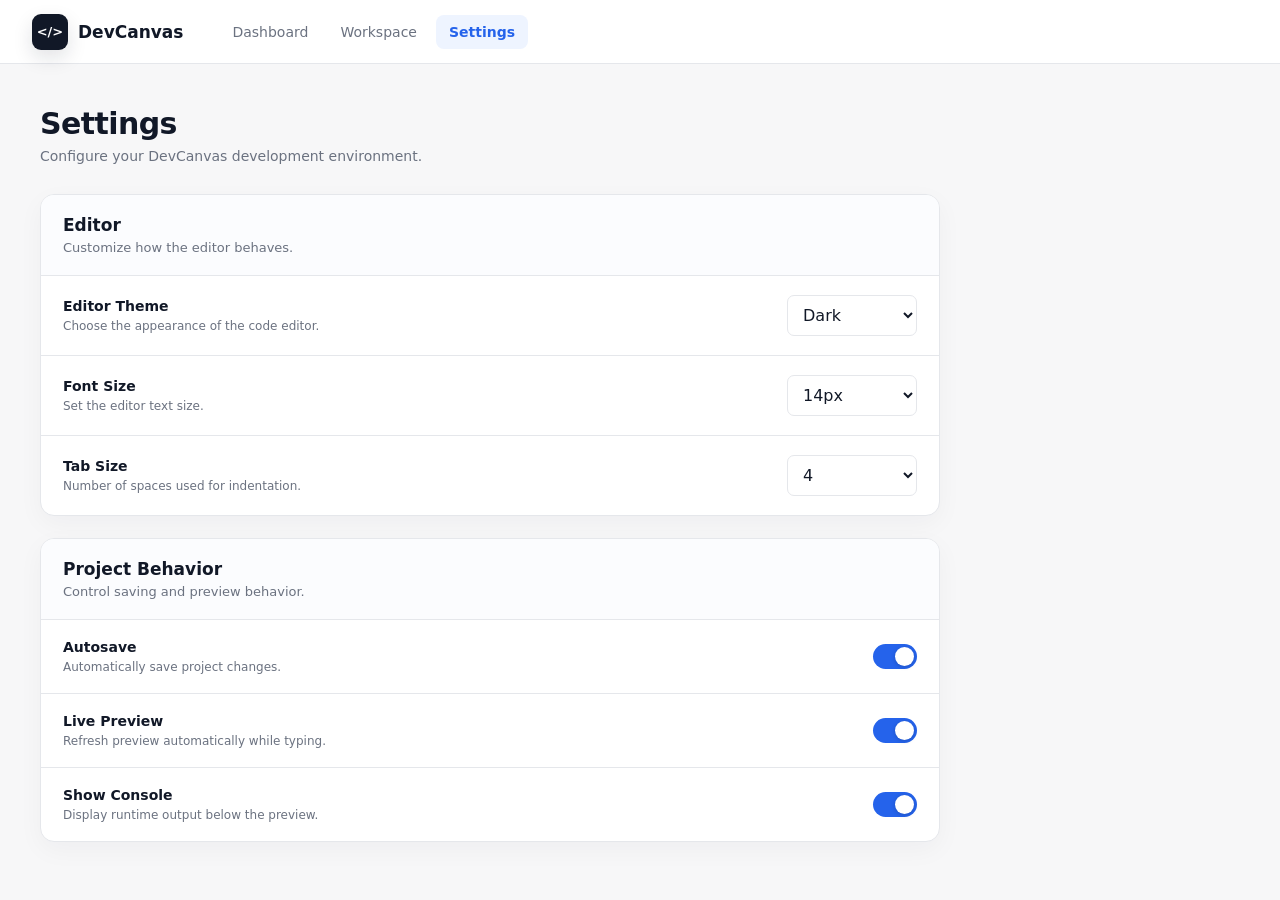
==== settings.html @ de4bc6c5 "Made multi-page layout and improved the  UI" ====
<!DOCTYPE html>
<html lang="en">
<head>
  <meta charset="UTF-8">
  <meta name="viewport" content="width=device-width, initial-scale=1.0">
  <meta name="description" content="DevCanvas Settings">
  <title>DevCanvas | Settings</title>

  <link rel="stylesheet" href="./css/variables.css">
  <link rel="stylesheet" href="./css/base.css">
  <link rel="stylesheet" href="./css/layout.css">
</head>

<body>
  <div class="app">
    <header class="topbar">
      <div class="brand-section">
        <a href="./index.html" class="brand">
          <div class="brand-mark">&lt;/&gt;</div>
          <span>DevCanvas</span>
        </a>

        <nav class="navigation">
          <a href="./index.html" class="nav-link">Dashboard</a>
          <a href="./workspace.html" class="nav-link">Workspace</a>
          <a href="./settings.html" class="nav-link active">Settings</a>
        </nav>
      </div>
    </header>

    <main class="main">
      <div class="page-header">
        <h1>Settings</h1>
        <p>Configure your DevCanvas development environment.</p>
      </div>

      <section class="settings-layout">
        <div class="settings-section">
          <div class="settings-section-header">
            <h2>Editor</h2>
            <p>Customize how the editor behaves.</p>
          </div>

          <div class="setting-row">
            <div>
              <h3>Editor Theme</h3>
              <p>Choose the appearance of the code editor.</p>
            </div>

            <select>
              <option>Dark</option>
              <option>Light</option>
            </select>
          </div>

          <div class="setting-row">
            <div>
              <h3>Font Size</h3>
              <p>Set the editor text size.</p>
            </div>

            <select>
              <option>12px</option>
              <option selected>14px</option>
              <option>16px</option>
              <option>18px</option>
            </select>
          </div>

          <div class="setting-row">
            <div>
              <h3>Tab Size</h3>
              <p>Number of spaces used for indentation.</p>
            </div>

            <select>
              <option>2</option>
              <option selected>4</option>
            </select>
          </div>
        </div>

        <div class="settings-section">
          <div class="settings-section-header">
            <h2>Project Behavior</h2>
            <p>Control saving and preview behavior.</p>
          </div>

          <div class="setting-row">
            <div>
              <h3>Autosave</h3>
              <p>Automatically save project changes.</p>
            </div>

            <label class="switch">
              <input type="checkbox" checked>
              <span class="slider"></span>
            </label>
          </div>

          <div class="setting-row">
            <div>
              <h3>Live Preview</h3>
              <p>Refresh preview automatically while typing.</p>
            </div>

            <label class="switch">
              <input type="checkbox" checked>
              <span class="slider"></span>
            </label>
          </div>

          <div class="setting-row">
            <div>
              <h3>Show Console</h3>
              <p>Display runtime output below the preview.</p>
            </div>

            <label class="switch">
              <input type="checkbox" checked>
              <span class="slider"></span>
            </label>
          </div>
        </div>
      </section>
    </main>
  </div>
</body>
</html>
---- css/variables.css ----
:root {
  --bg-primary: #f7f7f8;
  --bg-secondary: #ffffff;
  --surface: #ffffff;
  --surface-hover: #f3f4f6;

  --border-primary: #e5e7eb;
  --border-strong: #d1d5db;

  --text-primary: #111827;
  --text-secondary: #6b7280;
  --text-muted: #9ca3af;

  --accent: #2563eb;
  --accent-hover: #1d4ed8;
  --accent-soft: #eff6ff;

  --success: #16a34a;
  --warning: #d97706;
  --danger: #dc2626;

  --editor-bg: #1e1e1e;
  --editor-text: #d4d4d4;

  --radius-small: 6px;
  --radius-medium: 10px;
  --radius-large: 14px;

  --shadow-small: 0 1px 2px rgba(0, 0, 0, 0.04);
  --shadow-medium: 0 4px 16px rgba(0, 0, 0, 0.06);

  --transition: 150ms ease;
}
---- css/base.css ----
* {
  box-sizing: border-box;
}

html,
body {
  margin: 0;
  min-height: 100%;
}

body {
  font-family: Inter, system-ui, -apple-system, BlinkMacSystemFont, "Segoe UI", sans-serif;
  background: var(--bg-primary);
  color: var(--text-primary);
  -webkit-font-smoothing: antialiased;
}

button,
input,
select,
textarea {
  font: inherit;
}

button {
  cursor: pointer;
}

a {
  color: inherit;
  text-decoration: none;
}

h1,
h2,
h3,
h4,
p {
  margin: 0;
}
---- css/layout.css ----
/* =========================
   SHARED APPLICATION STYLES
========================= */

.app {
  min-height: 100vh;
  background: var(--bg-primary);
}

.topbar {
  height: 64px;
  display: flex;
  align-items: center;
  justify-content: space-between;
  padding: 0 32px;
  background: rgba(255, 255, 255, 0.92);
  border-bottom: 1px solid var(--border-primary);
  position: sticky;
  top: 0;
  z-index: 50;
  backdrop-filter: blur(12px);
}

.brand-section {
  display: flex;
  align-items: center;
  gap: 36px;
}

.brand {
  display: flex;
  align-items: center;
  gap: 10px;
  font-size: 17px;
  font-weight: 700;
  color: var(--text-primary);
}

.brand-mark {
  width: 36px;
  height: 36px;
  display: grid;
  place-items: center;
  border-radius: 9px;
  background: #111827;
  color: #ffffff;
  font-size: 13px;
  font-weight: 700;
  box-shadow: 0 8px 20px rgba(17, 24, 39, 0.12);
}

.navigation {
  display: flex;
  align-items: center;
  gap: 6px;
}

.nav-link {
  padding: 9px 13px;
  border-radius: 8px;
  color: var(--text-secondary);
  font-size: 14px;
  transition: background var(--transition), color var(--transition), transform var(--transition);
}

.nav-link:hover {
  color: var(--text-primary);
  background: var(--surface-hover);
  transform: translateY(-1px);
}

.nav-link.active {
  color: #2563eb;
  background: #eef4ff;
  font-weight: 600;
}

.topbar-actions {
  display: flex;
  align-items: center;
  gap: 10px;
}

.primary-button,
.secondary-button {
  height: 40px;
  padding: 0 16px;
  border-radius: 8px;
  font-size: 13px;
  font-weight: 600;
  transition: all 160ms ease;
}

.primary-button {
  border: 1px solid #2563eb;
  background: linear-gradient(135deg, #2563eb, #3f6ff5);
  color: #ffffff;
  box-shadow: 0 8px 18px rgba(37, 99, 235, 0.16);
}

.primary-button:hover {
  background: linear-gradient(135deg, #1d4ed8, #315fe8);
  transform: translateY(-1px);
  box-shadow: 0 10px 22px rgba(37, 99, 235, 0.22);
}

.secondary-button {
  border: 1px solid var(--border-primary);
  background: #ffffff;
  color: var(--text-primary);
}

.secondary-button:hover {
  background: var(--surface-hover);
  border-color: var(--border-strong);
  transform: translateY(-1px);
}

.main {
  max-width: 1320px;
  margin: 0 auto;
  padding: 42px 40px;
}

.page-header {
  margin-bottom: 30px;
}

.page-header h1 {
  font-size: 30px;
  letter-spacing: -0.6px;
}

.page-header p {
  margin-top: 7px;
  color: var(--text-secondary);
  font-size: 14px;
}

/* =========================
   DASHBOARD
========================= */

.dashboard-page {
  min-height: 100vh;
  position: relative;
  overflow: hidden;
  background:
    radial-gradient(circle at 62% 22%, rgba(99, 102, 241, 0.08), transparent 24%),
    radial-gradient(circle at 88% 16%, rgba(236, 72, 153, 0.06), transparent 18%),
    #fbfcff;
}

.dashboard-main {
  max-width: 1280px;
  margin: 0 auto;
  padding: 54px 42px 60px;
  position: relative;
  z-index: 2;
}

.theme-button {
  width: 38px;
  height: 38px;
  border: 0;
  background: transparent;
  border-radius: 50%;
  color: var(--text-primary);
  font-size: 21px;
  transition: background var(--transition), transform var(--transition);
}

.theme-button:hover {
  background: var(--surface-hover);
  transform: rotate(15deg);
}

.dashboard-hero {
  display: grid;
  grid-template-columns: 1.02fr 0.98fr;
  align-items: center;
  gap: 46px;
  min-height: 340px;
}

.hero-copy {
  max-width: 650px;
}

.hero-eyebrow {
  margin-bottom: 14px;
  color: #617086;
  font-size: 12px;
  font-weight: 700;
  letter-spacing: 2px;
}

.hero-copy h1 {
  font-size: clamp(44px, 5vw, 64px);
  line-height: 1.05;
  letter-spacing: -2px;
}

.hero-copy h1 span {
  display: block;
  background: linear-gradient(90deg, #1688ff, #7c5cff, #e650bf);
  -webkit-background-clip: text;
  background-clip: text;
  color: transparent;
}

.hero-description {
  max-width: 600px;
  margin-top: 20px;
  color: #4b5563;
  font-size: 17px;
  line-height: 1.75;
}

.hero-actions {
  display: flex;
  align-items: center;
  gap: 10px;
  margin-top: 26px;
}

.large-button {
  height: 48px;
  padding: 0 20px;
  font-size: 14px;
}

.large-button span {
  margin-right: 7px;
  font-size: 17px;
}

.hero-art {
  min-height: 330px;
  position: relative;
}

.hero-blob {
  position: absolute;
  border-radius: 50%;
  filter: blur(2px);
}

.hero-blob-blue {
  width: 310px;
  height: 230px;
  left: 10px;
  top: 40px;
  background: rgba(133, 128, 255, 0.22);
}

.hero-blob-pink {
  width: 230px;
  height: 220px;
  right: 10px;
  top: 35px;
  background: rgba(255, 119, 190, 0.19);
}

.editor-demo-card {
  width: 315px;
  height: 220px;
  position: absolute;
  left: 50px;
  top: 55px;
  padding: 16px;
  border-radius: 20px;
  background: linear-gradient(145deg, #111827, #182235);
  color: #ffffff;
  box-shadow: 0 24px 45px rgba(15, 23, 42, 0.22);
  transform: rotate(-1.8deg);
  animation: dashboardFloat 5s ease-in-out infinite;
}

.demo-tabs {
  display: flex;
  gap: 10px;
}

.demo-tab {
  border: 0;
  padding: 7px 16px;
  border-radius: 9px;
  background: transparent;
  color: #aeb7c5;
  font-size: 11px;
}

.demo-tab.active {
  background: #2856d9;
  color: #ffffff;
}

.demo-code {
  margin-top: 24px;
  font-family: Consolas, monospace;
  font-size: 10px;
  line-height: 2.2;
  color: #cbd5e1;
}

.demo-code p {
  white-space: nowrap;
}

.demo-code p span:not(.demo-line) {
  color: #fb7185;
}

.demo-line {
  display: inline-block;
  width: 24px;
  margin-right: 6px;
  color: #64748b;
}

.preview-demo-card {
  width: 250px;
  height: 230px;
  position: absolute;
  right: 15px;
  top: 45px;
  border-radius: 18px;
  background: #273244;
  box-shadow: 0 24px 45px rgba(15, 23, 42, 0.2);
  transform: rotate(1.3deg);
  animation: dashboardFloatReverse 5.5s ease-in-out infinite;
}

.browser-strip {
  height: 42px;
  display: flex;
  align-items: center;
  padding: 0 14px;
}

.browser-dots {
  display: flex;
  gap: 6px;
}

.browser-dots span {
  width: 8px;
  height: 8px;
  border-radius: 50%;
}

.browser-dots .red {
  background: #ff5f57;
}

.browser-dots .yellow {
  background: #ffbd2e;
}

.browser-dots .green {
  background: #28c840;
}

.preview-content {
  margin: 0 12px 12px;
  height: 175px;
  padding: 32px 24px;
  border-radius: 8px;
  background: #ffffff;
}

.preview-content h3 {
  font-size: 18px;
}

.preview-content p {
  margin-top: 8px;
  color: var(--text-secondary);
  font-size: 12px;
}

.preview-content button {
  margin-top: 18px;
  padding: 9px 22px;
  border: 0;
  border-radius: 7px;
  background: #2563eb;
  color: #ffffff;
  font-size: 12px;
}

.hero-note {
  position: absolute;
  right: -4px;
  bottom: 12px;
  padding: 14px 18px;
  background: #ffe889;
  color: #323232;
  font-size: 13px;
  font-weight: 600;
  transform: rotate(-7deg);
  box-shadow: 0 15px 28px rgba(0, 0, 0, 0.12);
}

.hero-note span {
  margin-right: 7px;
}

.scribble {
  position: absolute;
  color: #6880c9;
  font-family: "Comic Sans MS", cursive;
  font-size: 18px;
  line-height: 1.15;
  transform: rotate(-8deg);
  opacity: 0.85;
}

.scribble-one {
  left: -40px;
  top: 8px;
}

/* Feature Cards */

.feature-strip {
  display: grid;
  grid-template-columns: repeat(4, 1fr);
  gap: 16px;
  margin-top: 24px;
}

.feature-card {
  min-height: 110px;
  display: flex;
  align-items: center;
  gap: 16px;
  padding: 20px;
  background: rgba(255, 255, 255, 0.9);
  border: 1px solid #e9edf3;
  border-radius: 16px;
  box-shadow: 0 10px 26px rgba(15, 23, 42, 0.04);
  transition: transform 180ms ease, box-shadow 180ms ease;
}

.feature-card:hover {
  transform: translateY(-4px);
  box-shadow: 0 16px 32px rgba(15, 23, 42, 0.08);
}

.feature-icon {
  min-width: 52px;
  width: 52px;
  height: 52px;
  display: grid;
  place-items: center;
  border-radius: 50%;
  font-size: 24px;
  font-weight: 700;
}

.feature-icon.yellow {
  background: #fff5d7;
  color: #f59e0b;
}

.feature-icon.green {
  background: #ddf9ea;
  color: #10b981;
}

.feature-icon.blue {
  background: #e4efff;
  color: #2563eb;
}

.feature-icon.pink {
  background: #ffe3f0;
  color: #ec4899;
}

.feature-card h3 {
  font-size: 15px;
}

.feature-card p {
  margin-top: 6px;
  color: var(--text-secondary);
  font-size: 12px;
  line-height: 1.5;
}

/* Projects */

.projects-section {
  margin-top: 30px;
}

.section-header-row {
  display: flex;
  align-items: flex-end;
  justify-content: space-between;
  margin-bottom: 18px;
}

.section-header-row h2 {
  font-size: 22px;
}

.section-header-row p {
  margin-top: 6px;
  color: var(--text-secondary);
  font-size: 13px;
}

.view-all-button {
  border: 0;
  background: transparent;
  color: var(--text-primary);
  font-size: 13px;
  font-weight: 600;
}

.project-grid {
  display: grid;
  grid-template-columns: repeat(4, 1fr);
  gap: 18px;
}

.project-card,
.create-project-card {
  min-height: 260px;
  border: 1px solid #e6eaf0;
  border-radius: 15px;
  background: #ffffff;
  overflow: hidden;
  box-shadow: 0 10px 26px rgba(15, 23, 42, 0.04);
  transition: transform 180ms ease, box-shadow 180ms ease;
}

.project-card:hover,
.create-project-card:hover {
  transform: translateY(-5px);
  box-shadow: 0 18px 36px rgba(15, 23, 42, 0.09);
}

.project-thumbnail {
  height: 130px;
  margin: 16px 16px 0;
  border-radius: 10px;
  overflow: hidden;
  display: grid;
  place-items: center;
}

.portfolio-thumb {
  background: radial-gradient(circle at 70% 50%, #3b1e7a, transparent 35%), #0e1320;
}

.landing-thumb {
  background:
    linear-gradient(rgba(14, 26, 39, 0.25), rgba(14, 26, 39, 0.25)),
    linear-gradient(135deg, #244c67, #6a816d);
}

.calculator-thumb {
  background: #111827;
}

.thumb-content {
  text-align: center;
  color: #ffffff;
}

.thumb-content span {
  display: block;
  font-size: 10px;
}

.thumb-content strong {
  display: block;
  margin-top: 3px;
  font-size: 14px;
}

.calculator-grid {
  width: 125px;
  display: grid;
  grid-template-columns: repeat(4, 1fr);
  gap: 6px;
}

.calculator-grid span {
  display: grid;
  place-items: center;
  height: 23px;
  border-radius: 5px;
  background: #303743;
  color: #ffffff;
  font-size: 9px;
}

.calculator-grid span:nth-child(4),
.calculator-grid span:nth-child(8) {
  background: #ff8a00;
}

.project-card-body {
  padding: 16px;
}

.project-title-row {
  display: flex;
  align-items: center;
  justify-content: space-between;
}

.project-title-row h3 {
  font-size: 15px;
}

.project-tech {
  margin-top: 8px;
  color: var(--text-secondary);
  font-size: 12px;
}

.project-date {
  display: flex;
  align-items: center;
  gap: 8px;
  margin-top: 22px;
  color: var(--text-muted);
  font-size: 12px;
}

.icon-button {
  border: 0;
  background: transparent;
  color: var(--text-secondary);
  font-size: 18px;
}

.create-project-card {
  display: flex;
  flex-direction: column;
  justify-content: center;
  align-items: center;
  padding: 24px;
  text-align: center;
  border-style: dashed;
  cursor: pointer;
}

.create-project-icon {
  width: 62px;
  height: 62px;
  display: grid;
  place-items: center;
  margin-bottom: 16px;
  border-radius: 50%;
  background: #edf4ff;
  color: #2563eb;
  font-size: 32px;
}

.create-project-card h3 {
  font-size: 16px;
}

.create-project-card p {
  max-width: 210px;
  margin-top: 8px;
  color: var(--text-secondary);
  font-size: 12px;
  line-height: 1.5;
}

.background-decoration {
  position: absolute;
  border-radius: 50%;
  pointer-events: none;
}

.bg-left {
  width: 170px;
  height: 170px;
  left: -85px;
  top: 430px;
  background: rgba(244, 114, 182, 0.15);
}

.bg-right {
  width: 220px;
  height: 220px;
  right: -100px;
  bottom: 20px;
  background: rgba(59, 130, 246, 0.12);
}

/* =========================
   WORKSPACE PAGE
========================= */

.workspace-main {
  min-height: calc(100vh - 64px);
  padding: 24px 28px 32px;
  background: #f7f8fb;
}

.workspace-toolbar {
  display: flex;
  align-items: center;
  justify-content: space-between;
  margin-bottom: 16px;
}

.workspace-toolbar h1 {
  font-size: 22px;
  letter-spacing: -0.3px;
}

.workspace-toolbar p {
  margin-top: 5px;
  color: var(--text-secondary);
  font-size: 12px;
}

.workspace-status {
  display: flex;
  align-items: center;
  gap: 7px;
  color: var(--text-secondary);
  font-size: 12px;
}

.status-dot {
  width: 8px;
  height: 8px;
  border-radius: 50%;
  background: #f59e0b;
}

.workspace-layout {
  display: grid;
  grid-template-columns: minmax(0, 1fr) minmax(0, 1fr);
  min-height: 570px;
  background: #ffffff;
  border: 1px solid var(--border-primary);
  border-radius: 14px;
  overflow: hidden;
  box-shadow: 0 12px 32px rgba(15, 23, 42, 0.05);
}

.editor-panel {
  min-width: 0;
  border-right: 1px solid var(--border-primary);
}

.preview-panel {
  min-width: 0;
}

.panel-header {
  height: 50px;
  display: flex;
  align-items: center;
  justify-content: space-between;
  padding: 0 15px;
  background: #fafbfc;
  border-bottom: 1px solid var(--border-primary);
  color: var(--text-secondary);
  font-size: 13px;
}

.editor-tabs {
  height: 100%;
  display: flex;
  align-items: flex-end;
}

.editor-tab {
  height: 100%;
  padding: 0 15px;
  border: 0;
  border-bottom: 2px solid transparent;
  background: transparent;
  color: var(--text-secondary);
  font-size: 13px;
  transition: color var(--transition), border-color var(--transition);
}

.editor-tab:hover {
  color: var(--text-primary);
}

.editor-tab.active {
  color: #2563eb;
  border-bottom-color: #2563eb;
  font-weight: 600;
}

.panel-label {
  font-size: 12px;
}

.editor-placeholder {
  min-height: 520px;
  padding: 22px;
  background: #111827;
  color: #d1d5db;
  font-family: Consolas, "Liberation Mono", monospace;
  font-size: 14px;
  line-height: 1.9;
}

.line-number {
  width: 28px;
  display: inline-block;
  color: #64748b;
  user-select: none;
}

.code-line {
  color: #dbeafe;
}

.preview-actions {
  display: flex;
  align-items: center;
  gap: 6px;
}

.small-button {
  padding: 6px 10px;
  border: 1px solid var(--border-primary);
  border-radius: 6px;
  background: #ffffff;
  color: var(--text-secondary);
  font-size: 11px;
  transition: all var(--transition);
}

.small-button:hover {
  color: var(--text-primary);
  background: var(--surface-hover);
}

.small-button.active {
  color: #2563eb;
  background: #eff6ff;
  border-color: #bfdbfe;
}

.preview-placeholder {
  min-height: 520px;
  display: grid;
  place-items: center;
  background:
    linear-gradient(#ffffff, #ffffff) padding-box,
    repeating-linear-gradient(
      45deg,
      #f8fafc 0,
      #f8fafc 10px,
      #f1f5f9 10px,
      #f1f5f9 20px
    );
}

.preview-message {
  text-align: center;
}

.preview-message h2 {
  font-size: 27px;
}

.preview-message p {
  margin-top: 8px;
  color: var(--text-secondary);
  font-size: 14px;
}

.console-panel {
  margin-top: 14px;
  overflow: hidden;
  background: #ffffff;
  border: 1px solid var(--border-primary);
  border-radius: 12px;
  box-shadow: 0 8px 24px rgba(15, 23, 42, 0.04);
}

.console-placeholder {
  min-height: 115px;
  padding: 16px 18px;
  background: #0f172a;
  color: #cbd5e1;
  font-family: Consolas, "Liberation Mono", monospace;
  font-size: 13px;
}

/* =========================
   SETTINGS PAGE
========================= */

.settings-layout {
  display: grid;
  gap: 22px;
  max-width: 900px;
}

.settings-section {
  overflow: hidden;
  background: #ffffff;
  border: 1px solid var(--border-primary);
  border-radius: 14px;
  box-shadow: 0 8px 26px rgba(15, 23, 42, 0.04);
}

.settings-section-header {
  padding: 20px 22px;
  background: #fbfcfe;
  border-bottom: 1px solid var(--border-primary);
}

.settings-section-header h2 {
  font-size: 17px;
}

.settings-section-header p {
  margin-top: 5px;
  color: var(--text-secondary);
  font-size: 13px;
}

.setting-row {
  display: flex;
  align-items: center;
  justify-content: space-between;
  gap: 30px;
  padding: 19px 22px;
  border-bottom: 1px solid var(--border-primary);
}

.setting-row:last-child {
  border-bottom: 0;
}

.setting-row h3 {
  font-size: 14px;
}

.setting-row p {
  margin-top: 5px;
  color: var(--text-secondary);
  font-size: 12px;
}

.setting-row select {
  min-width: 130px;
  padding: 9px 11px;
  border: 1px solid var(--border-primary);
  border-radius: 7px;
  background: #ffffff;
  color: var(--text-primary);
  outline: none;
}

.setting-row select:focus {
  border-color: #93b4ff;
  box-shadow: 0 0 0 3px rgba(37, 99, 235, 0.08);
}

/* Toggle Switch */

.switch {
  width: 44px;
  height: 25px;
  position: relative;
  flex-shrink: 0;
}

.switch input {
  width: 0;
  height: 0;
  opacity: 0;
}

.slider {
  position: absolute;
  inset: 0;
  border-radius: 999px;
  background: #d1d5db;
  cursor: pointer;
  transition: var(--transition);
}

.slider::before {
  content: "";
  width: 19px;
  height: 19px;
  position: absolute;
  left: 3px;
  top: 3px;
  border-radius: 50%;
  background: #ffffff;
  box-shadow: 0 1px 4px rgba(0, 0, 0, 0.18);
  transition: var(--transition);
}

.switch input:checked + .slider {
  background: #2563eb;
}

.switch input:checked + .slider::before {
  transform: translateX(19px);
}

/* =========================
   ANIMATIONS
========================= */

@keyframes dashboardFloat {
  0%,
  100% {
    transform: rotate(-1.8deg) translateY(0);
  }

  50% {
    transform: rotate(-1.8deg) translateY(-7px);
  }
}

@keyframes dashboardFloatReverse {
  0%,
  100% {
    transform: rotate(1.3deg) translateY(0);
  }

  50% {
    transform: rotate(1.3deg) translateY(7px);
  }
}

/* =========================
   RESPONSIVE
========================= */

@media (max-width: 1100px) {
  .dashboard-hero {
    grid-template-columns: 1fr;
  }

  .hero-art {
    max-width: 650px;
    width: 100%;
    margin: 0 auto;
  }

  .feature-strip,
  .project-grid {
    grid-template-columns: repeat(2, 1fr);
  }
}

@media (max-width: 850px) {
  .topbar {
    height: auto;
    padding: 14px 18px;
    align-items: flex-start;
    gap: 14px;
  }

  .brand-section {
    flex-direction: column;
    align-items: flex-start;
    gap: 12px;
  }

  .navigation {
    flex-wrap: wrap;
  }

  .main {
    padding: 30px 20px;
  }

  .workspace-main {
    padding: 20px;
  }

  .workspace-layout {
    grid-template-columns: 1fr;
  }

  .editor-panel {
    border-right: 0;
    border-bottom: 1px solid var(--border-primary);
  }

  .setting-row {
    flex-direction: column;
    align-items: flex-start;
  }
}

@media (max-width: 700px) {
  .dashboard-main {
    padding: 32px 20px 45px;
  }

  .hero-copy h1 {
    font-size: 40px;
    letter-spacing: -1px;
  }

  .hero-art {
    min-height: 300px;
    transform: scale(0.88);
    transform-origin: left top;
  }

  .feature-strip,
  .project-grid {
    grid-template-columns: 1fr;
  }

  .section-header-row {
    align-items: flex-start;
  }

  .scribble {
    display: none;
  }
}
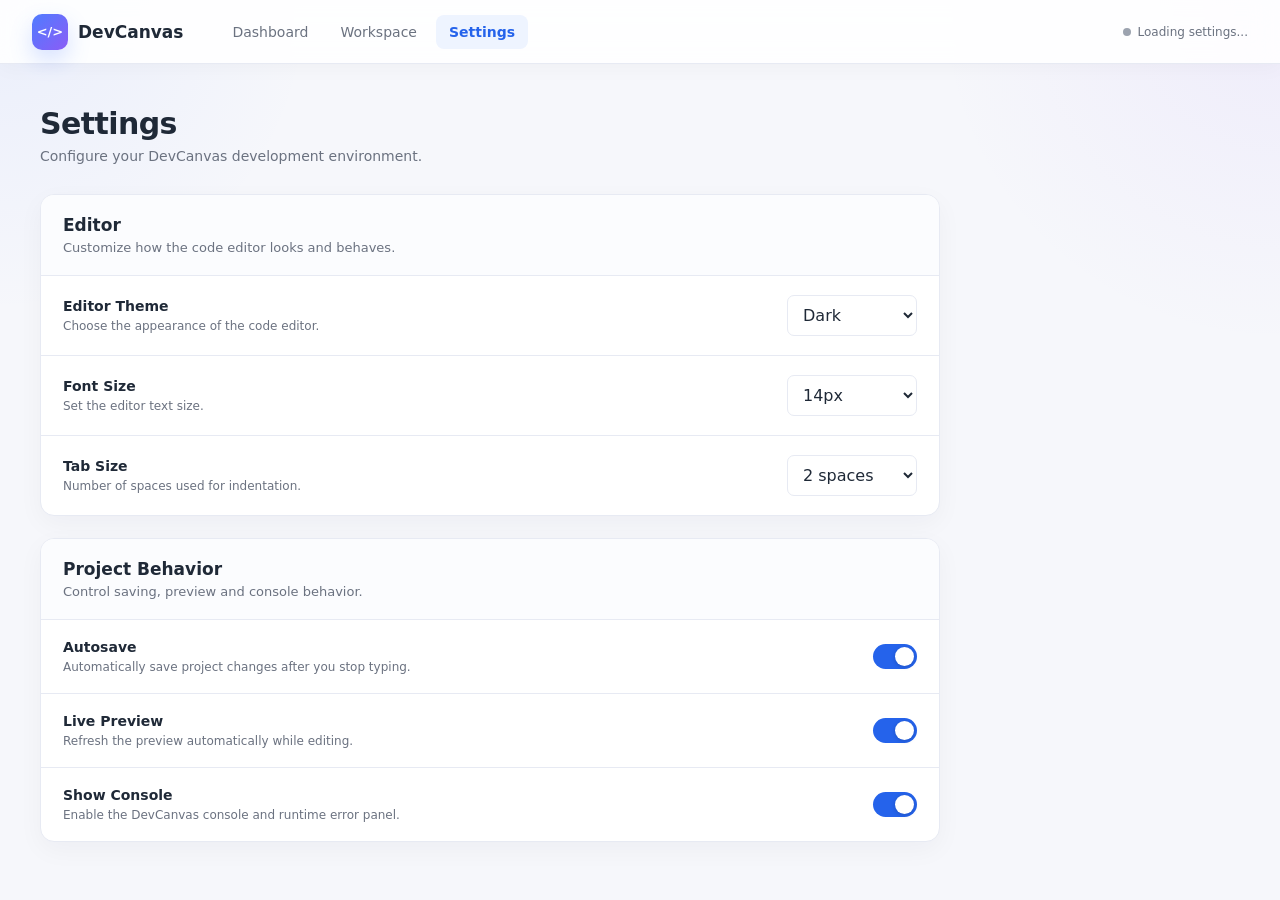
==== commit cf8f535d: "Made the settings page functional" ====
--- a/settings.html
+++ b/settings.html
@@ -9,6 +9,7 @@
   <link rel="stylesheet" href="./css/variables.css">
   <link rel="stylesheet" href="./css/base.css">
   <link rel="stylesheet" href="./css/layout.css">
+  <link rel="stylesheet" href="./css/components.css">
 </head>
 
 <body>
@@ -26,6 +27,11 @@
           <a href="./settings.html" class="nav-link active">Settings</a>
         </nav>
       </div>
+
+      <div class="settings-save-state">
+        <span class="settings-save-dot" id="settings-savedot"></span>
+        <span id="settings-save-text">Loading settings...</span>
+      </div>
     </header>
 
     <main class="main">
@@ -38,7 +44,7 @@
         <div class="settings-section">
           <div class="settings-section-header">
             <h2>Editor</h2>
-            <p>Customize how the editor behaves.</p>
+            <p>Customize how the code editor looks and behaves.</p>
           </div>
 
           <div class="setting-row">
@@ -47,9 +53,9 @@
               <p>Choose the appearance of the code editor.</p>
             </div>
 
-            <select>
-              <option>Dark</option>
-              <option>Light</option>
+            <select id="editor-theme">
+              <option value="dark">Dark</option>
+              <option value="light">Light</option>
             </select>
           </div>
 
@@ -59,11 +65,11 @@
               <p>Set the editor text size.</p>
             </div>
 
-            <select>
-              <option>12px</option>
-              <option selected>14px</option>
-              <option>16px</option>
-              <option>18px</option>
+            <select id="font-size">
+              <option value="12">12px</option>
+              <option value="14">14px</option>
+              <option value="16">16px</option>
+              <option value="18">18px</option>
             </select>
           </div>
 
@@ -73,9 +79,9 @@
               <p>Number of spaces used for indentation.</p>
             </div>
 
-            <select>
-              <option>2</option>
-              <option selected>4</option>
+            <select id="tab-size">
+              <option value="2">2 spaces</option>
+              <option value="4">4 spaces</option>
             </select>
           </div>
         </div>
@@ -83,17 +89,17 @@
         <div class="settings-section">
           <div class="settings-section-header">
             <h2>Project Behavior</h2>
-            <p>Control saving and preview behavior.</p>
+            <p>Control saving, preview and console behavior.</p>
           </div>
 
           <div class="setting-row">
             <div>
               <h3>Autosave</h3>
-              <p>Automatically save project changes.</p>
+              <p>Automatically save project changes after you stop typing.</p>
             </div>
 
             <label class="switch">
-              <input type="checkbox" checked>
+              <input type="checkbox" id="autosave-setting">
               <span class="slider"></span>
             </label>
           </div>
@@ -101,11 +107,11 @@
           <div class="setting-row">
             <div>
               <h3>Live Preview</h3>
-              <p>Refresh preview automatically while typing.</p>
+              <p>Refresh the preview automatically while editing.</p>
             </div>
 
             <label class="switch">
-              <input type="checkbox" checked>
+              <input type="checkbox" id="live-preview-setting">
               <span class="slider"></span>
             </label>
           </div>
@@ -113,11 +119,11 @@
           <div class="setting-row">
             <div>
               <h3>Show Console</h3>
-              <p>Display runtime output below the preview.</p>
+              <p>Enable the DevCanvas console and runtime error panel.</p>
             </div>
 
             <label class="switch">
-              <input type="checkbox" checked>
+              <input type="checkbox" id="show-console-setting">
               <span class="slider"></span>
             </label>
           </div>
@@ -125,5 +131,7 @@
       </section>
     </main>
   </div>
+
+  <script type="module" src="./js/settings.js"></script>
 </body>
 </html>
--- a/css/variables.css
+++ b/css/variables.css
@@ -1,33 +1,38 @@
 :root {
-  --bg-primary: #f7f7f8;
-  --bg-secondary: #ffffff;
+  --bg-primary: #f6f7fb;
+  --bg-secondary: rgba(255, 255, 255, 0.88);
   --surface: #ffffff;
-  --surface-hover: #f3f4f6;
+  --surface-soft: #f9faff;
+  --surface-hover: #f1f4ff;
 
-  --border-primary: #e5e7eb;
-  --border-strong: #d1d5db;
+  --border-primary: #e7eaf3;
+  --border-strong: #d7ddec;
 
-  --text-primary: #111827;
+  --text-primary: #1f2937;
   --text-secondary: #6b7280;
   --text-muted: #9ca3af;
 
-  --accent: #2563eb;
-  --accent-hover: #1d4ed8;
-  --accent-soft: #eff6ff;
+  --accent: #4f7cff;
+  --accent-hover: #3d6ef7;
+  --accent-soft: #eef3ff;
+  --accent-soft-strong: #dfe8ff;
+
+  --purple: #8b5cf6;
+  --purple-soft: #f1ebff;
 
   --success: #16a34a;
-  --warning: #d97706;
-  --danger: #dc2626;
+  --warning: #f59e0b;
+  --danger: #ef4444;
 
-  --editor-bg: #1e1e1e;
-  --editor-text: #d4d4d4;
+  --editor-bg: #0f172a;
+  --editor-text: #dbeafe;
 
-  --radius-small: 6px;
-  --radius-medium: 10px;
-  --radius-large: 14px;
+  --radius-small: 8px;
+  --radius-medium: 12px;
+  --radius-large: 18px;
 
-  --shadow-small: 0 1px 2px rgba(0, 0, 0, 0.04);
-  --shadow-medium: 0 4px 16px rgba(0, 0, 0, 0.06);
+  --shadow-small: 0 4px 14px rgba(79, 124, 255, 0.06);
+  --shadow-medium: 0 12px 30px rgba(15, 23, 42, 0.08);
 
-  --transition: 150ms ease;
+  --transition: 160ms ease;
 }
--- a/css/layout.css
+++ b/css/layout.css
@@ -4,7 +4,10 @@
 
 .app {
   min-height: 100vh;
-  background: var(--bg-primary);
+  background:
+    radial-gradient(circle at top right, rgba(139, 92, 246, 0.07), transparent 22%),
+    radial-gradient(circle at left top, rgba(79, 124, 255, 0.07), transparent 20%),
+    var(--bg-primary);
 }
 
 .topbar {
@@ -13,12 +16,13 @@
   align-items: center;
   justify-content: space-between;
   padding: 0 32px;
-  background: rgba(255, 255, 255, 0.92);
+  background: var(--bg-secondary);
   border-bottom: 1px solid var(--border-primary);
   position: sticky;
   top: 0;
   z-index: 50;
-  backdrop-filter: blur(12px);
+  backdrop-filter: blur(14px);
+  box-shadow: 0 4px 20px rgba(15, 23, 42, 0.03);
 }
 
 .brand-section {
@@ -41,14 +45,32 @@
   height: 36px;
   display: grid;
   place-items: center;
-  border-radius: 9px;
-  background: #111827;
+  border-radius: 10px;
+  background: linear-gradient(135deg, #4f7cff, #8b5cf6);
   color: #ffffff;
   font-size: 13px;
   font-weight: 700;
-  box-shadow: 0 8px 20px rgba(17, 24, 39, 0.12);
-}
-
+  box-shadow: 0 10px 22px rgba(79, 124, 255, 0.22);
+}
+
+.nav-link {
+  padding: 9px 13px;
+  border-radius: 9px;
+  color: var(--text-secondary);
+  font-size: 14px;
+  transition: background var(--transition), color var(--transition), transform var(--transition);
+}
+
+.nav-link:hover {
+  color: var(--text-primary);
+  background: var(--surface-hover);
+}
+
+.nav-link.active {
+  color: var(--accent);
+  background: var(--accent-soft);
+  font-weight: 600;
+}
 .navigation {
   display: flex;
   align-items: center;
@@ -85,23 +107,22 @@
 .secondary-button {
   height: 40px;
   padding: 0 16px;
-  border-radius: 8px;
+  border-radius: 10px;
   font-size: 13px;
   font-weight: 600;
   transition: all 160ms ease;
 }
 
 .primary-button {
-  border: 1px solid #2563eb;
-  background: linear-gradient(135deg, #2563eb, #3f6ff5);
+  border: 1px solid transparent;
+  background: linear-gradient(135deg, #4f7cff, #8b5cf6);
   color: #ffffff;
-  box-shadow: 0 8px 18px rgba(37, 99, 235, 0.16);
+  box-shadow: 0 10px 20px rgba(79, 124, 255, 0.18);
 }
 
 .primary-button:hover {
-  background: linear-gradient(135deg, #1d4ed8, #315fe8);
   transform: translateY(-1px);
-  box-shadow: 0 10px 22px rgba(37, 99, 235, 0.22);
+  box-shadow: 0 14px 24px rgba(79, 124, 255, 0.24);
 }
 
 .secondary-button {
@@ -112,8 +133,7 @@
 
 .secondary-button:hover {
   background: var(--surface-hover);
-  border-color: var(--border-strong);
-  transform: translateY(-1px);
+  border-color: var(--accent-soft-strong);
 }
 
 .main {
@@ -698,22 +718,28 @@
   bottom: 20px;
   background: rgba(59, 130, 246, 0.12);
 }
-
 /* =========================
    WORKSPACE PAGE
 ========================= */
 
 .workspace-main {
-  min-height: calc(100vh - 64px);
-  padding: 24px 28px 32px;
-  background: #f7f8fb;
+  height: calc(100vh - 64px);
+  display: flex;
+  flex-direction: column;
+  padding: 20px 28px 24px;
+  background:
+    radial-gradient(circle at 72% 10%, rgba(79, 124, 255, 0.08), transparent 18%),
+    radial-gradient(circle at 75% 12%, rgba(139, 92, 246, 0.06), transparent 16%),
+    #f7f8fc;
+  overflow: hidden;
 }
 
 .workspace-toolbar {
+  flex-shrink: 0;
   display: flex;
   align-items: center;
   justify-content: space-between;
-  margin-bottom: 16px;
+  margin-bottom: 14px;
 }
 
 .workspace-toolbar h1 {
@@ -739,36 +765,47 @@
   width: 8px;
   height: 8px;
   border-radius: 50%;
-  background: #f59e0b;
+  background: #f97316;
 }
 
 .workspace-layout {
+  width: 100%;
+  height: 100%;
   display: grid;
   grid-template-columns: minmax(0, 1fr) minmax(0, 1fr);
-  min-height: 570px;
-  background: #ffffff;
-  border: 1px solid var(--border-primary);
-  border-radius: 14px;
-  overflow: hidden;
-  box-shadow: 0 12px 32px rgba(15, 23, 42, 0.05);
-}
-
-.editor-panel {
-  min-width: 0;
-  border-right: 1px solid var(--border-primary);
-}
-
+}
+
+.editor-panel,
 .preview-panel {
   min-width: 0;
+  height: 100%;
+  display: flex;
+  flex-direction: column;
+}
+
+.editor-panel {
+  border-right: 1px solid var(--border-primary);
+}
+
+.workspace-stage {
+  flex: 1;
+  min-height: 0;
+  position: relative;
+  overflow: hidden;
+  border: 1px solid var(--border-primary);
+  border-radius: 16px;
+  background: #ffffff;
+  box-shadow: 0 14px 34px rgba(15, 23, 42, 0.06);
 }
 
 .panel-header {
   height: 50px;
+  flex-shrink: 0;
   display: flex;
   align-items: center;
   justify-content: space-between;
   padding: 0 15px;
-  background: #fafbfc;
+  background: #fcfcfe;
   border-bottom: 1px solid var(--border-primary);
   color: var(--text-secondary);
   font-size: 13px;
@@ -796,108 +833,381 @@
 }
 
 .editor-tab.active {
-  color: #2563eb;
-  border-bottom-color: #2563eb;
+  color: var(--accent);
+  border-bottom-color: var(--accent);
   font-weight: 600;
 }
+
 
 .panel-label {
   font-size: 12px;
 }
 
-.editor-placeholder {
-  min-height: 520px;
+.editor-container {
+  flex: 1;
+  min-height: 0;
+  background: #111827;
+}
+
+.code-editor {
+  display: none;
+  width: 100%;
+  height: 100%;
   padding: 22px;
+  border: 0;
+  outline: none;
+  resize: none;
   background: #111827;
-  color: #d1d5db;
+  color: #dbeafe;
   font-family: Consolas, "Liberation Mono", monospace;
   font-size: 14px;
-  line-height: 1.9;
-}
-
-.line-number {
-  width: 28px;
+  line-height: 1.8;
+  tab-size: 2;
+}
+
+.code-editor.active {
+  display: block;
+}
+
+.preview-actions {
+  display: flex;
+  align-items: center;
+  gap: 6px;
+}
+
+.preview-frame {
+  flex: 1;
+  width: 100%;
+  min-height: 0;
+  border: 0;
+  background: #ffffff;
+}
+
+.small-button,
+.console-toggle-button,
+.console-icon-button {
+  padding: 6px 10px;
+  border: 1px solid var(--border-primary);
+  border-radius: 7px;
+  background: #ffffff;
+  color: var(--text-secondary);
+  font-size: 11px;
+  transition: all var(--transition);
+}
+
+.small-button:hover,
+.console-toggle-button:hover,
+.console-icon-button:hover {
+  color: var(--text-primary);
+  background: var(--surface-hover);
+  border-color: var(--accent-soft-strong);
+}
+
+.small-button.active {
+  color: var(--accent);
+  background: var(--accent-soft);
+  border-color: #c9d7ff;
+}
+
+.console-toggle-button {
+  display: flex;
+  align-items: center;
+  gap: 6px;
+}
+
+.console-toggle-button.open {
+  color: #2563eb;
+  background: #eff6ff;
+  border-color: #bfdbfe;
+}
+
+#console-arrow {
   display: inline-block;
+  font-size: 13px;
+  transition: transform 180ms ease;
+}
+
+.console-toggle-button.open #console-arrow {
+  transform: rotate(180deg);
+}
+
+/* =========================
+   CONSOLE DRAWER
+========================= */
+
+.console-drawer {
+  height: 210px;
+  position: absolute;
+  left: 0;
+  right: 0;
+  bottom: 0;
+  z-index: 20;
+  display: flex;
+  flex-direction: column;
+  background: #111827;
+  border-top: 1px solid #243046;
+  transform: translateY(100%);
+  transition: transform 220ms ease, height 220ms ease;
+  box-shadow: 0 -12px 30px rgba(15, 23, 42, 0.14);
+}
+
+.console-drawer.open {
+  transform: translateY(0);
+}
+
+.console-drawer.expanded {
+  height: 360px;
+}
+
+.console-header {
+  height: 44px;
+  flex-shrink: 0;
+  display: flex;
+  align-items: center;
+  justify-content: space-between;
+  padding: 0 14px;
+  background: #111827;
+  border-bottom: 1px solid #243046;
+}
+
+
+.console-title {
+  display: flex;
+  align-items: center;
+  gap: 8px;
+  color: #e5e7eb;
+  font-size: 12px;
+  font-weight: 600;
+}
+
+.console-indicator {
+  width: 7px;
+  height: 7px;
+  border-radius: 50%;
+  background: #b6fbcf;
+}
+
+.console-count {
+  min-width: 20px;
+  height: 20px;
+  display: grid;
+  place-items: center;
+  padding: 0 6px;
+  border-radius: 999px;
+  background: #1f2937;
+  color: #9ca3af;
+  font-size: 10px;
+}
+
+.console-actions {
+  display: flex;
+  align-items: center;
+  gap: 5px;
+}
+
+.console-action-button {
+  min-width: 30px;
+  height: 28px;
+  padding: 0 8px;
+  border: 0;
+  border-radius: 5px;
+  background: transparent;
+  color: #9ca3af;
+  font-size: 12px;
+  transition: background var(--transition), color var(--transition);
+}
+
+.console-action-button:hover {
+  background: #1f2937;
+  color: #ffffff;
+}
+
+.console-output {
+  flex: 1;
+  overflow-y: auto;
+  padding: 10px 0;
+  background: #0f172a;
+  font-family: Consolas, "Liberation Mono", monospace;
+  font-size: 12px;
+}
+
+.console-empty {
+  padding: 8px 16px;
   color: #64748b;
-  user-select: none;
-}
-
-.code-line {
-  color: #dbeafe;
-}
-
-.preview-actions {
-  display: flex;
-  align-items: center;
-  gap: 6px;
-}
-
-.small-button {
-  padding: 6px 10px;
+}
+
+.console-entry {
+  display: flex;
+  align-items: flex-start;
+  gap: 10px;
+  min-height: 30px;
+  padding: 6px 16px;
+  border-bottom: 1px solid rgba(148, 163, 184, 0.07);
+  color: #d1d5db;
+  line-height: 1.5;
+}
+
+.console-entry:hover {
+  background: rgba(255, 255, 255, 0.025);
+}
+
+.console-entry-type {
+  min-width: 48px;
+  font-size: 10px;
+  font-weight: 700;
+  text-transform: uppercase;
+}
+
+.console-entry-message {
+  flex: 1;
+  white-space: pre-wrap;
+  word-break: break-word;
+}
+
+.console-entry.log .console-entry-type {
+  color: #94a3b8;
+}
+
+.console-entry.info .console-entry-type {
+  color: #60a5fa;
+}
+
+.console-entry.warn {
+  background: rgba(245, 158, 11, 0.05);
+}
+
+.console-entry.warn .console-entry-type {
+  color: #fbbf24;
+}
+
+.console-entry.warn .console-entry-message {
+  color: #fde68a;
+}
+
+.console-entry.error {
+  background: rgba(239, 68, 68, 0.06);
+}
+
+.console-entry.error .console-entry-type {
+  color: #f87171;
+}
+
+.console-entry.error .console-entry-message {
+  color: #fecaca;
+}
+
+.console-output::-webkit-scrollbar {
+  width: 8px;
+}
+
+.console-output::-webkit-scrollbar-track {
+  background: #0f172a;
+}
+
+.console-output::-webkit-scrollbar-thumb {
+  background: #334155;
+  border-radius: 10px;
+}
+
+.console-output::-webkit-scrollbar-thumb:hover {
+  background: #475569;
+}
+.console-icon-button {
+  width: 34px;
+  height: 32px;
+  display: grid;
+  place-items: center;
+  position: relative;
   border: 1px solid var(--border-primary);
   border-radius: 6px;
   background: #ffffff;
-  color: var(--text-secondary);
-  font-size: 11px;
-  transition: all var(--transition);
-}
-
-.small-button:hover {
   color: var(--text-primary);
-  background: var(--surface-hover);
-}
-
-.small-button.active {
-  color: #2563eb;
-  background: #eff6ff;
-  border-color: #bfdbfe;
-}
-
-.preview-placeholder {
-  min-height: 520px;
-  display: grid;
-  place-items: center;
-  background:
-    linear-gradient(#ffffff, #ffffff) padding-box,
-    repeating-linear-gradient(
-      45deg,
-      #f8fafc 0,
-      #f8fafc 10px,
-      #f1f5f9 10px,
-      #f1f5f9 20px
-    );
-}
-
-.preview-message {
-  text-align: center;
-}
-
-.preview-message h2 {
-  font-size: 27px;
-}
-
-.preview-message p {
-  margin-top: 8px;
-  color: var(--text-secondary);
-  font-size: 14px;
-}
-
-.console-panel {
-  margin-top: 14px;
-  overflow: hidden;
-  background: #ffffff;
-  border: 1px solid var(--border-primary);
-  border-radius: 12px;
-  box-shadow: 0 8px 24px rgba(15, 23, 42, 0.04);
-}
-
-.console-placeholder {
-  min-height: 115px;
-  padding: 16px 18px;
-  background: #0f172a;
-  color: #cbd5e1;
   font-family: Consolas, "Liberation Mono", monospace;
   font-size: 13px;
+  font-weight: 700;
+  transition: background var(--transition), color var(--transition), border-color var(--transition);
+}
+
+.console-icon-button:hover {
+  background: #111827;
+  color: #ffffff;
+  border-color: #111827;
+}
+
+.console-icon-button.open {
+  background: #111827;
+  color: #ffffff;
+  border-color: #111827;
+}
+
+.console-icon-button::after {
+  content: attr(data-tooltip);
+  position: absolute;
+  right: 0;
+  top: calc(100% + 8px);
+  padding: 6px 9px;
+  border-radius: 5px;
+  background: #111827;
+  color: #ffffff;
+  font-family: Inter, system-ui, sans-serif;
+  font-size: 11px;
+  font-weight: 500;
+  white-space: nowrap;
+  opacity: 0;
+  visibility: hidden;
+  transform: translateY(-3px);
+  transition: opacity 140ms ease, transform 140ms ease, visibility 140ms ease;
+  z-index: 100;
+  pointer-events: none;
+}
+
+.console-icon-button::before {
+  content: "";
+  position: absolute;
+  right: 11px;
+  top: calc(100% + 3px);
+  border: 5px solid transparent;
+  border-bottom-color: #111827;
+  opacity: 0;
+  visibility: hidden;
+  transition: opacity 140ms ease, visibility 140ms ease;
+  z-index: 100;
+}
+
+.console-icon-button:hover::after,
+.console-icon-button:hover::before {
+  opacity: 1;
+  visibility: visible;
+}
+
+.console-icon-button:hover::after {
+  transform: translateY(0);
+}
+@media (max-width: 850px) {
+  .workspace-main {
+    height: auto;
+    min-height: calc(100vh - 64px);
+    overflow: visible;
+    padding: 20px;
+  }
+
+  .workspace-stage {
+    min-height: 750px;
+  }
+
+  .workspace-layout {
+    grid-template-columns: 1fr;
+    grid-template-rows: 1fr 1fr;
+  }
+
+  .editor-panel {
+    border-right: 0;
+    border-bottom: 1px solid var(--border-primary);
+  }
+
+  .console-drawer.expanded {
+    height: 320px;
+  }
 }
 
 /* =========================
@@ -1017,6 +1327,53 @@
   transform: translateX(19px);
 }
 
+.editor-container {
+  min-height: 520px;
+  background: #111827;
+}
+
+.code-editor {
+  display: none;
+  width: 100%;
+  min-height: 520px;
+  padding: 22px;
+  border: 0;
+  outline: none;
+  resize: none;
+  background: #13161b;
+  color: #dbeafe;
+  font-family: Consolas, "Liberation Mono", monospace;
+  font-size: 14px;
+  line-height: 1.8;
+  tab-size: 2;
+}
+
+.code-editor.active {
+  display: block;
+}
+
+.preview-frame {
+  width: 100%;
+  min-height: 520px;
+  border: 0;
+  background: #ffffff;
+}
+
+.console-placeholder p {
+  margin: 0 0 6px;
+}
+
+.console-log {
+  color: #d1d5db;
+}
+
+.console-error {
+  color: #f87171;
+}
+
+.console-warn {
+  color: #fbbf24;
+}
 /* =========================
    ANIMATIONS
 ========================= */
@@ -1042,6 +1399,7 @@
     transform: rotate(1.3deg) translateY(7px);
   }
 }
+
 
 /* =========================
    RESPONSIVE
--- a/css/components.css
+++ b/css/components.css
@@ -0,0 +1,155 @@
+.project-dialog {
+  width: min(440px, calc(100% - 32px));
+  padding: 0;
+  border: 0;
+  border-radius: 16px;
+  background: #ffffff;
+  color: var(--text-primary);
+  box-shadow: 0 24px 70px rgba(15, 23, 42, 0.2);
+}
+
+.project-dialog::backdrop {
+  background: rgba(15, 23, 42, 0.38);
+  backdrop-filter: blur(4px);
+}
+
+.dialog-header {
+  padding: 22px 24px 16px;
+  border-bottom: 1px solid var(--border-primary);
+}
+
+.dialog-header h2 {
+  font-size: 20px;
+}
+
+.dialog-header p {
+  margin-top: 6px;
+  color: var(--text-secondary);
+  font-size: 13px;
+  line-height: 1.5;
+}
+
+.dialog-body {
+  padding: 22px 24px;
+}
+
+.form-group {
+  display: flex;
+  flex-direction: column;
+  gap: 8px;
+}
+
+.form-group label {
+  font-size: 13px;
+  font-weight: 600;
+}
+
+.form-input {
+  width: 100%;
+  height: 42px;
+  padding: 0 12px;
+  border: 1px solid var(--border-primary);
+  border-radius: 9px;
+  outline: none;
+  background: #ffffff;
+  color: var(--text-primary);
+  font-size: 14px;
+  transition: border-color var(--transition), box-shadow var(--transition);
+}
+
+.form-input:focus {
+  border-color: var(--accent);
+  box-shadow: 0 0 0 3px rgba(79, 124, 255, 0.1);
+}
+
+.dialog-actions {
+  display: flex;
+  justify-content: flex-end;
+  gap: 10px;
+  padding: 0 24px 22px;
+}
+
+.rename-button {
+  height: 30px;
+  padding: 0 10px;
+  border: 1px solid var(--border-primary);
+  border-radius: 7px;
+  background: #ffffff;
+  color: var(--text-secondary);
+  font-size: 11px;
+  font-weight: 600;
+  transition: background var(--transition), color var(--transition);
+}
+
+.rename-button:hover {
+  background: var(--surface-hover);
+  color: var(--text-primary);
+}
+
+.status-dot.unsaved {
+  background: #f59e0b;
+}
+
+.status-dot.saving {
+  background: #3b82f6;
+  animation: statusPulse 1s infinite;
+}
+
+.status-dot.saved {
+  background: #22c55e;
+}
+
+.status-dot.error {
+  background: #ef4444;
+}
+.settings-save-state {
+  display: flex;
+  align-items: center;
+  gap: 7px;
+  color: var(--text-secondary);
+  font-size: 12px;
+}
+
+.settings-save-dot {
+  width: 8px;
+  height: 8px;
+  border-radius: 50%;
+  background: var(--text-muted);
+}
+
+.settings-save-dot.saving {
+  background: #3b82f6;
+  animation: statusPulse 1s infinite;
+}
+
+.settings-save-dot.saved {
+  background: #22c55e;
+}
+
+.settings-save-dot.error {
+  background: #ef4444;
+}
+
+.code-editor.editor-theme-light {
+  background: #ffffff;
+  color: #1f2937;
+}
+
+.editor-container.editor-theme-light {
+  background: #ffffff;
+}
+
+.console-disabled {
+  display: none !important;
+}
+
+@keyframes statusPulse {
+  0%,
+  100% {
+    opacity: 1;
+  }
+
+  50% {
+    opacity: 0.4;
+  }
+}
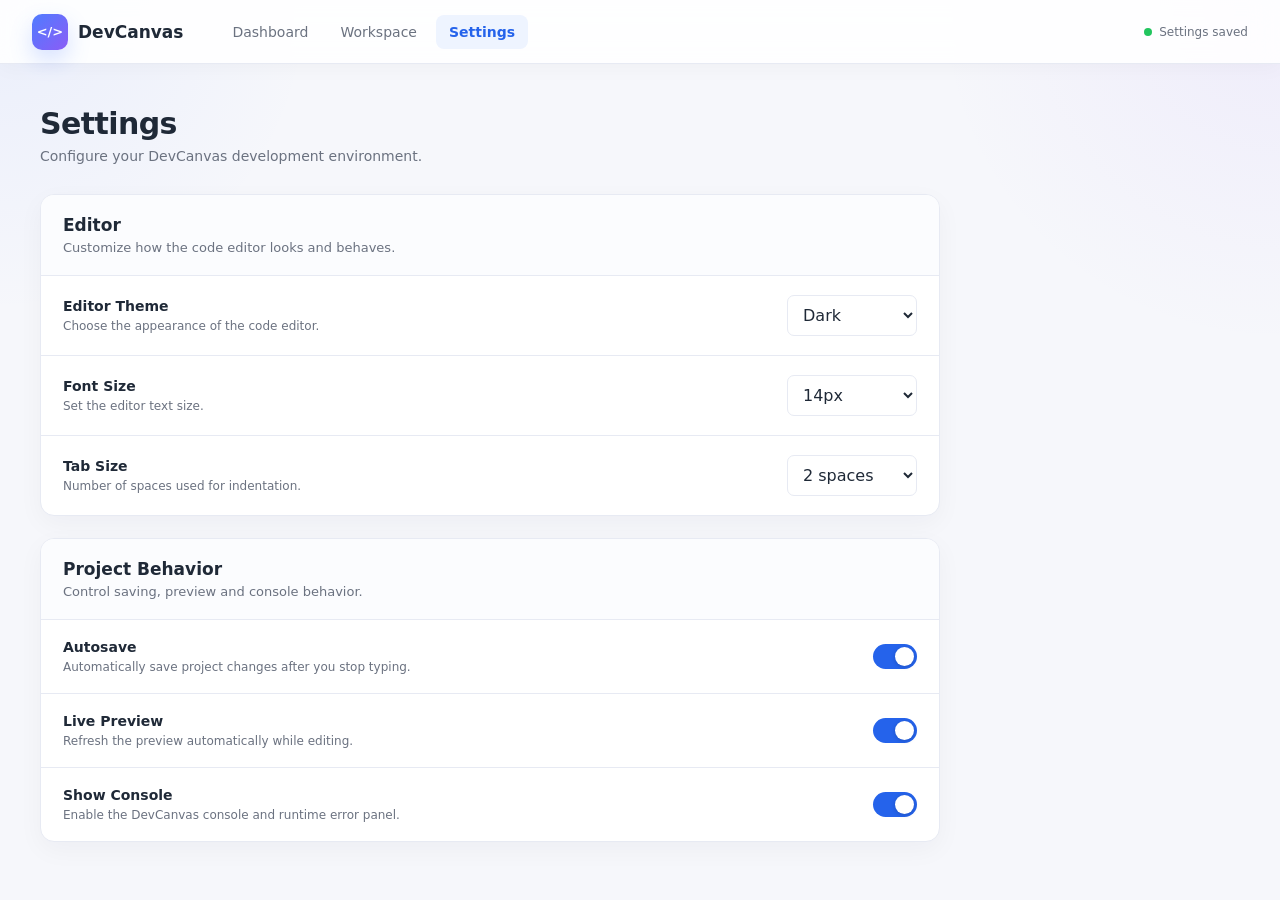
==== commit 63fb53b6: "Fixed the errors in settings and made the tab button working" ====
--- a/settings.html
+++ b/settings.html
@@ -29,7 +29,7 @@
       </div>
 
       <div class="settings-save-state">
-        <span class="settings-save-dot" id="settings-savedot"></span>
+        <span class="settings-save-dot" id="settings-save-dot"></span>
         <span id="settings-save-text">Loading settings...</span>
       </div>
     </header>
@@ -132,6 +132,6 @@
     </main>
   </div>
 
-  <script type="module" src="./js/settings.js"></script>
+  <script type="module" src="./js/settingsPage.js"></script>
 </body>
 </html>
--- a/css/layout.css
+++ b/css/layout.css
@@ -719,19 +719,37 @@
   background: rgba(59, 130, 246, 0.12);
 }
 /* =========================
-   WORKSPACE PAGE
+   WORKSPACE LAYOUT
 ========================= */
 
+.workspace-page {
+  height: 100vh;
+  overflow: hidden;
+}
+
+.workspace-page .app {
+  height: 100vh;
+  display: flex;
+  flex-direction: column;
+  overflow: hidden;
+}
+
+.workspace-page .topbar {
+  flex-shrink: 0;
+}
+
 .workspace-main {
+  flex: 1;
   height: calc(100vh - 64px);
+  min-height: 0;
   display: flex;
   flex-direction: column;
-  padding: 20px 28px 24px;
+  padding: 18px 26px 22px;
+  overflow: hidden;
   background:
     radial-gradient(circle at 72% 10%, rgba(79, 124, 255, 0.08), transparent 18%),
     radial-gradient(circle at 75% 12%, rgba(139, 92, 246, 0.06), transparent 16%),
     #f7f8fc;
-  overflow: hidden;
 }
 
 .workspace-toolbar {
@@ -771,16 +789,20 @@
 .workspace-layout {
   width: 100%;
   height: 100%;
+  min-height: 0;
   display: grid;
   grid-template-columns: minmax(0, 1fr) minmax(0, 1fr);
+  overflow: hidden;
 }
 
 .editor-panel,
 .preview-panel {
   min-width: 0;
+  min-height: 0;
   height: 100%;
   display: flex;
   flex-direction: column;
+  overflow: hidden;
 }
 
 .editor-panel {
@@ -792,14 +814,15 @@
   min-height: 0;
   position: relative;
   overflow: hidden;
+  background: #ffffff;
   border: 1px solid var(--border-primary);
   border-radius: 16px;
-  background: #ffffff;
   box-shadow: 0 14px 34px rgba(15, 23, 42, 0.06);
 }
 
 .panel-header {
   height: 50px;
+  min-height: 50px;
   flex-shrink: 0;
   display: flex;
   align-items: center;
@@ -809,6 +832,7 @@
   border-bottom: 1px solid var(--border-primary);
   color: var(--text-secondary);
   font-size: 13px;
+  z-index: 5;
 }
 
 .editor-tabs {
@@ -843,9 +867,23 @@
   font-size: 12px;
 }
 
+.editor-actions {
+  display: flex;
+  align-items: center;
+  gap: 8px;
+}
+
+#copy-code-button.copied {
+  color: #16a34a;
+  background: #ecfdf3;
+  border-color: #bbf7d0;
+}
+
 .editor-container {
   flex: 1;
   min-height: 0;
+  position: relative;
+  overflow: hidden;
   background: #111827;
 }
 
@@ -853,31 +891,97 @@
   display: none;
   width: 100%;
   height: 100%;
+  min-height: 0;
+  max-height: 100%;
   padding: 22px;
   border: 0;
   outline: none;
   resize: none;
+  overflow-x: auto;
+  overflow-y: auto;
   background: #111827;
   color: #dbeafe;
   font-family: Consolas, "Liberation Mono", monospace;
   font-size: 14px;
   line-height: 1.8;
   tab-size: 2;
+  white-space: pre;
 }
 
 .code-editor.active {
   display: block;
 }
 
+.code-editor::-webkit-scrollbar {
+  width: 9px;
+  height: 9px;
+}
+
+.code-editor::-webkit-scrollbar-track {
+  background: #111827;
+}
+
+.code-editor::-webkit-scrollbar-thumb {
+  background: #374151;
+  border: 2px solid #111827;
+  border-radius: 10px;
+}
+
+.code-editor::-webkit-scrollbar-thumb:hover {
+  background: #4b5563;
+}
+
 .preview-actions {
   display: flex;
   align-items: center;
   gap: 6px;
+  flex-shrink: 0;
+}
+
+.preview-viewport {
+  flex: 1;
+  min-height: 0;
+  display: flex;
+  justify-content: center;
+  align-items: stretch;
+  padding: 16px;
+  overflow: auto;
+  background:
+    linear-gradient(45deg, #f7f8fc 25%, transparent 25%),
+    linear-gradient(-45deg, #f7f8fc 25%, transparent 25%),
+    linear-gradient(45deg, transparent 75%, #f7f8fc 75%),
+    linear-gradient(-45deg, transparent 75%, #f7f8fc 75%);
+  background-size: 22px 22px;
+  background-position: 0 0, 0 11px, 11px -11px, -11px 0;
+}
+
+.preview-device {
+  height: 100%;
+  min-height: 0;
+  background: #ffffff;
+  border: 1px solid var(--border-primary);
+  border-radius: 10px;
+  overflow: hidden;
+  box-shadow: 0 10px 28px rgba(15, 23, 42, 0.08);
+  transition: width 220ms ease;
+}
+
+.preview-device.desktop {
+  width: 100%;
+}
+
+.preview-device.tablet {
+  width: min(768px, 80%);
+}
+
+.preview-device.mobile {
+  width: min(375px, 100%);
 }
 
 .preview-frame {
-  flex: 1;
+  display: block;
   width: 100%;
+  height: 100%;
   min-height: 0;
   border: 0;
   background: #ffffff;
@@ -941,18 +1045,25 @@
   left: 0;
   right: 0;
   bottom: 0;
-  z-index: 20;
+  z-index: 30;
   display: flex;
   flex-direction: column;
-  background: #111827;
-  border-top: 1px solid #243046;
+  background: #0f172a;
+  border-top: 1px solid #263247;
   transform: translateY(100%);
-  transition: transform 220ms ease, height 220ms ease;
+  visibility: hidden;
+  pointer-events: none;
+  transition:
+    transform 220ms ease,
+    height 220ms ease,
+    visibility 220ms ease;
   box-shadow: 0 -12px 30px rgba(15, 23, 42, 0.14);
 }
 
 .console-drawer.open {
   transform: translateY(0);
+  visibility: visible;
+  pointer-events: auto;
 }
 
 .console-drawer.expanded {
@@ -1183,16 +1294,30 @@
 .console-icon-button:hover::after {
   transform: translateY(0);
 }
+
+.console-icon-button.has-error {
+  position: relative;
+  border-color: #fecaca;
+}
+
+.console-icon-button.has-error::before {
+  content: "";
+  width: 7px;
+  height: 7px;
+  position: absolute;
+  top: -3px;
+  right: -3px;
+  border: 0;
+  border-radius: 50%;
+  background: #ef4444;
+  box-shadow: 0 0 0 2px #ffffff;
+  opacity: 1;
+  visibility: visible;
+}
+
 @media (max-width: 850px) {
   .workspace-main {
-    height: auto;
-    min-height: calc(100vh - 64px);
-    overflow: visible;
     padding: 20px;
-  }
-
-  .workspace-stage {
-    min-height: 750px;
   }
 
   .workspace-layout {
@@ -1327,38 +1452,6 @@
   transform: translateX(19px);
 }
 
-.editor-container {
-  min-height: 520px;
-  background: #111827;
-}
-
-.code-editor {
-  display: none;
-  width: 100%;
-  min-height: 520px;
-  padding: 22px;
-  border: 0;
-  outline: none;
-  resize: none;
-  background: #13161b;
-  color: #dbeafe;
-  font-family: Consolas, "Liberation Mono", monospace;
-  font-size: 14px;
-  line-height: 1.8;
-  tab-size: 2;
-}
-
-.code-editor.active {
-  display: block;
-}
-
-.preview-frame {
-  width: 100%;
-  min-height: 520px;
-  border: 0;
-  background: #ffffff;
-}
-
 .console-placeholder p {
   margin: 0 0 6px;
 }
@@ -1491,4 +1584,4 @@
   .scribble {
     display: none;
   }
-}+}
--- a/css/components.css
+++ b/css/components.css
@@ -143,6 +143,100 @@
   display: none !important;
 }
 
+.confirm-dialog {
+  width: min(430px, calc(100% - 32px));
+}
+
+.confirm-dialog .dialog-header {
+  display: flex;
+  align-items: flex-start;
+  gap: 14px;
+}
+
+.dialog-icon {
+  width: 38px;
+  height: 38px;
+  flex-shrink: 0;
+  display: grid;
+  place-items: center;
+  border-radius: 10px;
+  background: #fff7ed;
+  color: #ea580c;
+  font-size: 18px;
+  font-weight: 700;
+}
+
+.confirm-dialog.danger .dialog-icon {
+  background: #fef2f2;
+  color: #dc2626;
+}
+
+.confirm-dialog.danger #confirm-action-button {
+  border-color: #dc2626;
+  background: #dc2626;
+}
+
+.confirm-dialog.danger #confirm-action-button:hover {
+  background: #b91c1c;
+}
+
+.toast-container {
+  position: fixed;
+  right: 22px;
+  bottom: 22px;
+  z-index: 200;
+  display: flex;
+  flex-direction: column;
+  gap: 10px;
+  pointer-events: none;
+}
+
+.toast {
+  min-width: 260px;
+  max-width: 360px;
+  display: flex;
+  align-items: flex-start;
+  gap: 10px;
+  padding: 13px 15px;
+  border: 1px solid var(--border-primary);
+  border-radius: 11px;
+  background: #ffffff;
+  color: var(--text-primary);
+  box-shadow: 0 16px 40px rgba(15, 23, 42, 0.14);
+  transform: translateY(10px);
+  opacity: 0;
+  animation: toastIn 180ms ease forwards;
+}
+
+.toast.success {
+  border-left: 4px solid #22c55e;
+}
+
+.toast.error {
+  border-left: 4px solid #ef4444;
+}
+
+.toast.warning {
+  border-left: 4px solid #f59e0b;
+}
+
+.toast.info {
+  border-left: 4px solid #3b82f6;
+}
+
+.toast-message {
+  flex: 1;
+  font-size: 13px;
+  line-height: 1.5;
+}
+
+@keyframes toastIn {
+  to {
+    transform: translateY(0);
+    opacity: 1;
+  }
+}
+
 @keyframes statusPulse {
   0%,
   100% {
@@ -152,4 +246,4 @@
   50% {
     opacity: 0.4;
   }
-}+}
